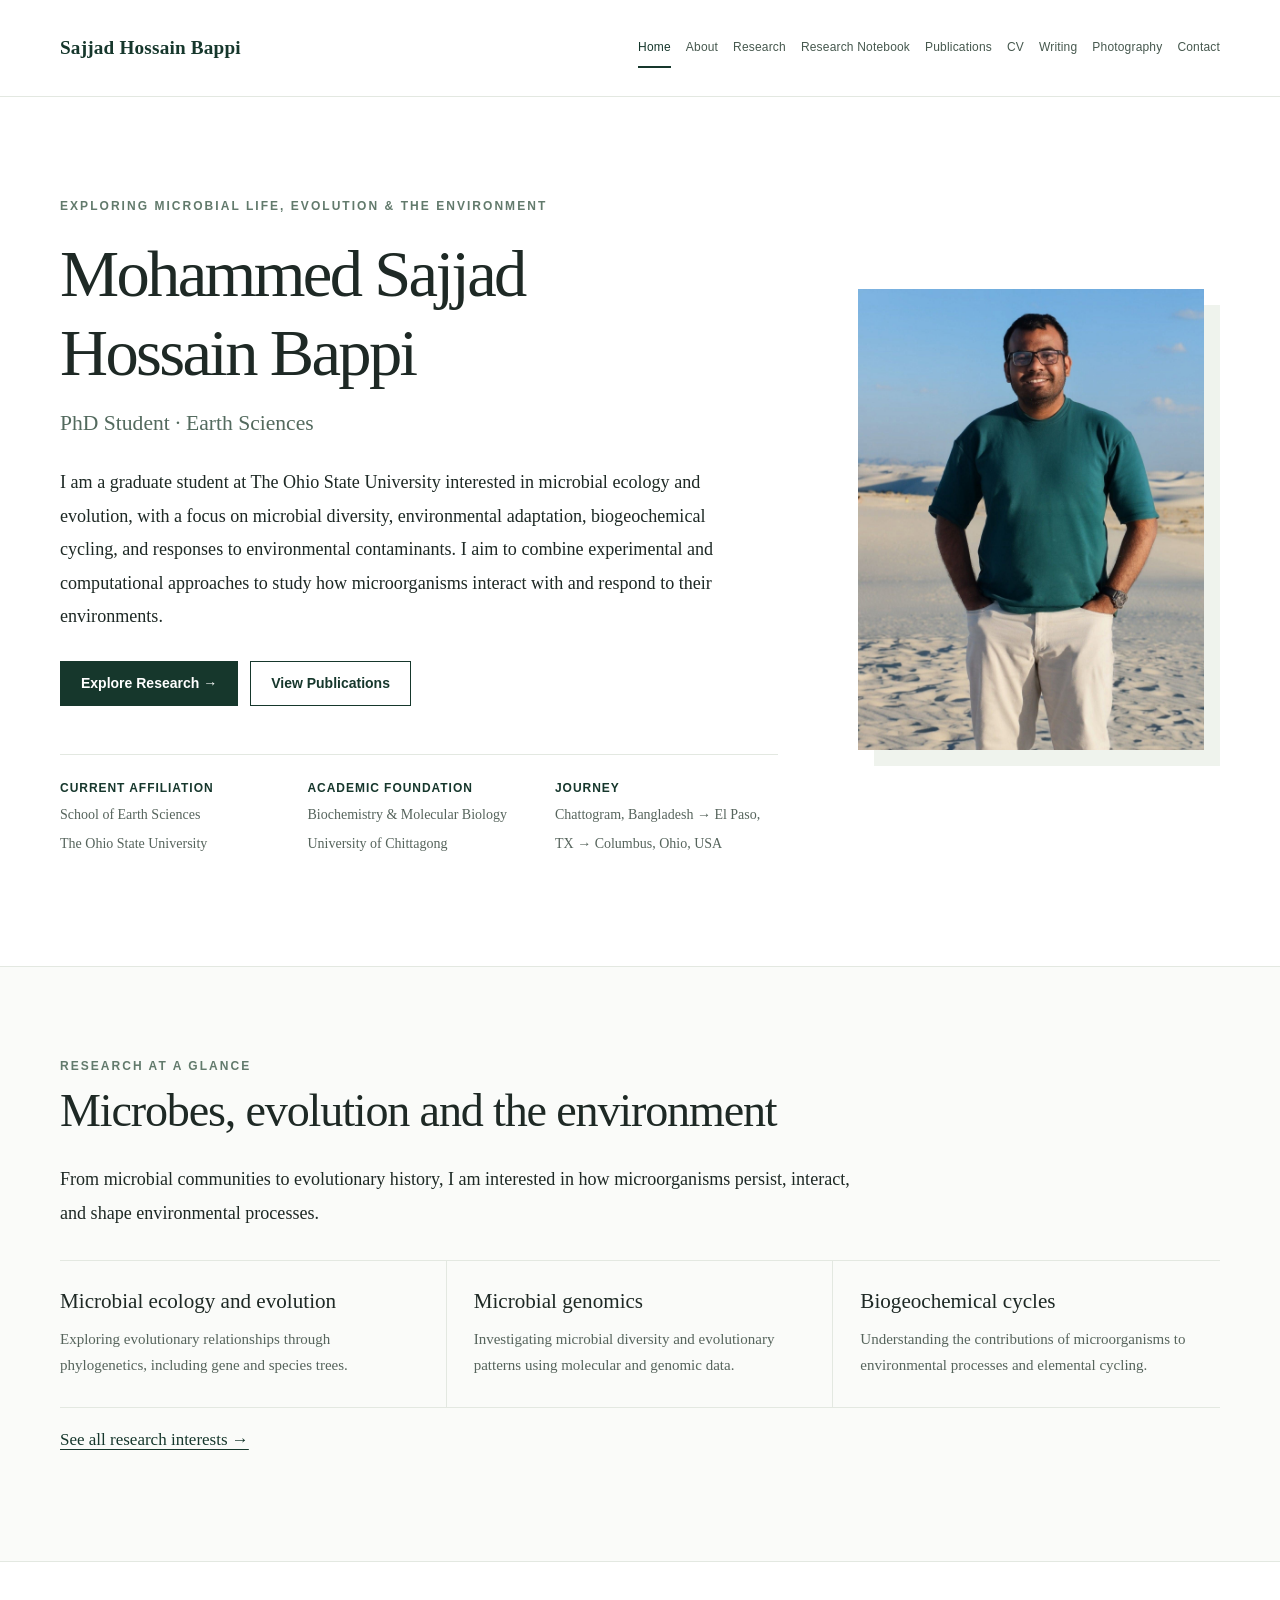
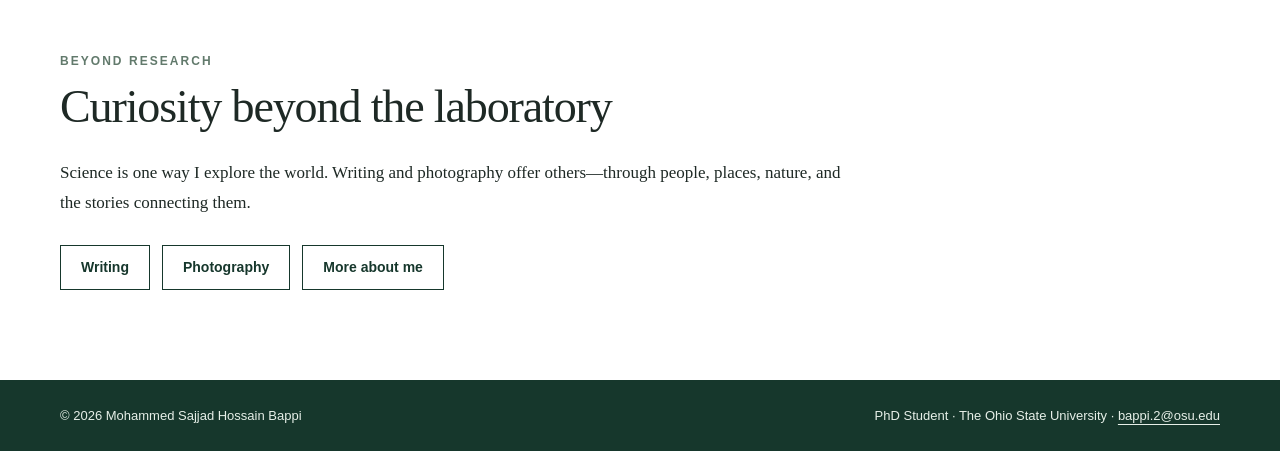
==== index.html @ 45991127 "Add files via upload" ====
<!DOCTYPE html>

<html lang="en"><head><meta charset="utf-8"/><meta content="width=device-width,initial-scale=1" name="viewport"/><meta content="Mohammed Sajjad Hossain Bappi — PhD student at The Ohio State University. Microbial ecology, evolution and environmental microbiology." name="description"/><title>Home | Mohammed Sajjad Hossain Bappi</title><link href="assets/style.css" rel="stylesheet"/></head><body><header class="top"><div class="wrap bar"><a class="brand" href="index.html">Sajjad Hossain Bappi</a><nav aria-label="Main navigation" class="nav"><a aria-current="page" href="index.html">Home</a><a href="about.html">About</a><a href="research.html">Research</a><a href="notebook.html">Research Notebook</a><a href="publications.html">Publications</a><a href="cv.html">CV</a><a href="writing.html">Writing</a><a href="photography.html">Photography</a><a href="contact.html">Contact</a></nav></div></header><main><section class="hero wrap"><div><div class="kicker">Exploring microbial life, evolution &amp; the environment</div><h1>Mohammed Sajjad<br/>Hossain Bappi</h1><p class="subtitle">PhD Student · Earth Sciences</p><p class="lead">I am a graduate student at The Ohio State University interested in microbial ecology and evolution, with a focus on microbial diversity, environmental adaptation, biogeochemical cycling, and responses to environmental contaminants. I aim to combine experimental and computational approaches to study how microorganisms interact with and respond to their environments.</p><div class="buttons"><a class="btn primary" href="research.html">Explore Research →</a><a class="btn secondary" href="publications.html">View Publications</a></div><div class="facts"><div class="fact"><strong>Current affiliation</strong><span>School of Earth Sciences<br/>The Ohio State University</span></div><div class="fact"><strong>Academic foundation</strong><span>Biochemistry &amp; Molecular Biology<br/>University of Chittagong</span></div><div class="fact"><strong>Journey</strong><span>Chattogram, Bangladesh → El Paso, TX → Columbus, Ohio, USA</span></div></div></div><div class="photo-area"><img alt="Mohammed Sajjad Hossain Bappi" class="portrait" src="assets/Mohammed Sajjad Hossain Bappi.jpg"/></div></section><section class="band"><div class="wrap section"><div class="kicker">Research at a glance</div><h2>Microbes, evolution and the environment</h2><p class="lead">From microbial communities to evolutionary history, I am interested in how microorganisms persist, interact, and shape environmental processes.</p><div class="cards"><article class="card"><h3>Microbial ecology and evolution</h3><p>Exploring evolutionary relationships through phylogenetics, including gene and species trees.</p></article><article class="card"><h3>Microbial genomics</h3><p>Investigating microbial diversity and evolutionary patterns using molecular and genomic data.</p></article><article class="card"><h3>Biogeochemical cycles</h3><p>Understanding the contributions of microorganisms to environmental processes and elemental cycling.</p></article></div><p><a href="research.html">See all research interests →</a></p></div></section><section class="wrap section"><div class="kicker">Beyond research</div><h2>Curiosity beyond the laboratory</h2><p>Science is one way I explore the world. Writing and photography offer others—through people, places, nature, and the stories connecting them.</p><div class="buttons"><a class="btn secondary" href="writing.html">Writing</a><a class="btn secondary" href="photography.html">Photography</a><a class="btn secondary" href="about.html">More about me</a></div></section></main><footer class="footer"><div class="wrap footer-flex"><span>© <span data-year="">2026</span> Mohammed Sajjad Hossain Bappi</span><span>PhD Student · The Ohio State University · <a href="mailto:bappi.2@osu.edu">bappi.2@osu.edu</a></span></div></footer><script src="assets/site.js"></script></body></html>
---- assets/style.css ----
:root{--forest:#173b2d;--dark:#192720;--sage:#526e5b;--copper:#ac642f;--cream:#f7f8f4;--line:#dce4dc;--muted:#56645b}*{box-sizing:border-box}html{scroll-behavior:smooth}body{margin:0;background:#fff;color:var(--dark);font:17px/1.72 Georgia,'Times New Roman',serif}a{color:var(--forest);text-underline-offset:4px}a:hover{color:var(--copper)}.wrap{width:min(1120px,calc(100% - 48px));margin:auto}.top{background:var(--forest);color:#fff}.bar{min-height:76px;display:flex;justify-content:space-between;align-items:center;gap:26px}.brand{color:#fff;font-size:1.16rem;text-decoration:none;white-space:nowrap;letter-spacing:.01em}.nav{display:flex;flex-wrap:wrap;gap:18px}.nav a{color:#e7f0e8;text-decoration:none;font:13px/1.5 Arial,sans-serif;padding:10px 0;border-bottom:2px solid transparent}.nav a[aria-current],.nav a:hover{border-color:#dfac83;color:#fff}.hero{display:grid;grid-template-columns:minmax(0,1.5fr) minmax(250px,.7fr);align-items:center;gap:64px;padding:86px 0 80px}.kicker{font:700 12px/1.6 Arial,sans-serif;letter-spacing:.13em;text-transform:uppercase;color:var(--sage)}h1,h2,h3{font-weight:400;line-height:1.19}h1{font-size:clamp(2.8rem,5vw,4.65rem);letter-spacing:-.035em;margin:18px 0 12px}h2{font-size:clamp(2rem,3.6vw,2.9rem);margin:8px 0 24px}h3{font-size:1.32rem;margin:0 0 12px}.subtitle{font-size:1.55rem;color:var(--sage);margin:0 0 24px}.lead{font-size:1.13rem;max-width:690px}.buttons{display:flex;flex-wrap:wrap;gap:12px;margin-top:27px}.btn{display:inline-block;padding:11px 20px;border:1px solid var(--forest);text-decoration:none;font:600 14px/1.5 Arial,sans-serif}.primary{background:var(--forest);color:#fff}.primary:hover{background:#285a43;color:#fff}.secondary:hover{background:var(--cream)}.portrait{width:100%;height:auto;aspect-ratio:4/5;object-fit:cover;display:block;border:1px solid var(--line)}.photo-area{position:relative}.photo-note{background:var(--cream);border:1px dashed #9aa99c;aspect-ratio:4/5;display:flex;align-items:center;justify-content:center;padding:24px;text-align:center;color:var(--muted);font:14px/1.7 Arial,sans-serif}.facts{display:flex;flex-wrap:wrap;gap:24px;margin-top:42px;padding-top:23px;border-top:1px solid var(--line)}.fact{flex:1;min-width:150px}.fact strong{display:block;font-size:15px;color:var(--forest)}.fact span{font-size:14px;color:var(--muted)}.band{background:var(--cream);border-top:1px solid var(--line);border-bottom:1px solid var(--line)}.section{padding:72px 0}.section p{max-width:800px}.cards{display:grid;grid-template-columns:repeat(3,1fr);gap:18px;margin-top:30px}.card{padding:27px;background:#fff;border:1px solid var(--line)}.card p{margin:0;color:var(--muted);font-size:15px}.card .num{display:block;color:var(--copper);font:700 12px Arial,sans-serif;letter-spacing:.1em;margin-bottom:20px}.page-head{padding:70px 0 42px;border-bottom:1px solid var(--line)}.page-head p{max-width:780px;font-size:1.12rem;color:var(--muted)}.body-section{padding:50px 0 80px}.body-section>p{max-width:820px}.entry{padding:24px 0;border-bottom:1px solid var(--line)}.entry h3{margin-bottom:7px}.entry p{margin:6px 0}.meta{font:14px/1.7 Arial,sans-serif;color:var(--sage)}.pill{display:inline-block;font:12px Arial,sans-serif;border:1px solid var(--line);padding:5px 9px;margin:5px 6px 0 0}.cols{display:grid;grid-template-columns:1fr 1fr;gap:38px}.note{padding:24px;background:var(--cream);border-left:3px solid var(--copper)}.publication{padding:23px 0;border-bottom:1px solid var(--line)}.publication p{margin:8px 0}.publication strong{font-weight:600}.small{font-size:14px;color:var(--muted)}.footer{background:var(--forest);color:#e6efe8;padding:28px 0;font:13px Arial,sans-serif}.footer a{color:#e6efe8}.footer-flex{display:flex;justify-content:space-between;gap:16px;flex-wrap:wrap}.timeline{border-left:2px solid var(--line);padding-left:24px}.timeline .entry{position:relative}.timeline .entry:before{content:'';position:absolute;left:-31px;top:31px;background:var(--copper);height:10px;width:10px;border-radius:50%}ul{padding-left:23px}li{margin:6px 0}.photo-grid{display:grid;grid-template-columns:repeat(3,1fr);gap:18px}.photo-slot{border:1px dashed #aebbb0;background:var(--cream);min-height:205px;display:flex;align-items:center;justify-content:center;text-align:center;color:var(--muted);font:14px Arial,sans-serif;padding:15px}code{font-size:.9em;background:var(--cream);padding:2px 5px;overflow-wrap:anywhere}button.menu-toggle{display:none}@media(max-width:980px){.bar{align-items:flex-start;flex-direction:column;padding:17px 0}.nav{gap:13px}.hero{gap:30px}.cards{grid-template-columns:repeat(2,1fr)}}@media(max-width:660px){.wrap{width:min(100% - 34px,1120px)}.hero{grid-template-columns:1fr;padding:55px 0}.photo-area{max-width:340px}.cards,.cols,.photo-grid{grid-template-columns:1fr}.section{padding:50px 0}.page-head{padding:48px 0 32px}.brand{white-space:normal}}

/* Refined editorial academic design */
:root{--forest:#16372c;--dark:#1e2925;--sage:#536a5e;--copper:#8b6b50;--cream:#f8f9f6;--line:#e3e8e1;--muted:#56645c}
body{font-size:17px;line-height:1.75;-webkit-font-smoothing:antialiased}
.wrap{width:min(1160px,calc(100% - 64px))}
.top{background:#fff;color:var(--forest);border-bottom:1px solid var(--line)}
.bar{min-height:96px;gap:35px}.brand{color:var(--forest);font-size:1.2rem;font-weight:600}
.nav{gap:15px}.nav a{color:#46584e;font-size:12px;letter-spacing:.015em}.nav a[aria-current],.nav a:hover{color:var(--forest);border-color:var(--forest)}
.hero{grid-template-columns:minmax(0,1.55fr) minmax(275px,.78fr);gap:80px;padding:100px 0 108px;align-items:center}
h1{font-size:clamp(3rem,5.2vw,5.2rem);letter-spacing:-.04em}h2{letter-spacing:-.025em}
.subtitle{font-size:1.35rem}.lead{line-height:1.85}.kicker{letter-spacing:.17em;color:#627a6c}
.portrait{aspect-ratio:3/4;border:0;object-position:center 22%;box-shadow:16px 16px 0 #eff3ed}
.photo-area{padding:0 16px 16px 0}.facts{margin-top:48px}.fact strong{font-family:Arial,sans-serif;font-size:12px;text-transform:uppercase;letter-spacing:.08em}.fact span{font-size:14px}
.band{background:#fafbf9}.cards{gap:0;border-top:1px solid var(--line);border-bottom:1px solid var(--line)}
.card{border:0;border-right:1px solid var(--line);padding:28px 27px 28px 0;background:transparent}.card:not(:first-child){padding-left:27px}.card:last-child{border-right:0}
.page-head{background:#fafbf9;padding:90px 0 65px}.body-section{padding:70px 0 110px}.section{padding:90px 0}.footer{background:#16372c}
.cv-download{min-height:280px}.note{background:transparent;border-left:2px solid var(--forest);padding:10px 0 10px 22px}
@media(max-width:980px){.bar{padding:22px 0}.hero{gap:38px;padding:68px 0}.nav{gap:14px}}
@media(max-width:660px){.wrap{width:min(100% - 36px,1160px)}.hero{grid-template-columns:1fr}.photo-area{max-width:340px}.cards{border:0}.card,.card:not(:first-child){border-right:0;border-bottom:1px solid var(--line);padding:24px 0}.page-head{padding:58px 0 40px}}

/* Photography gallery */
.gallery-grid{display:grid;grid-template-columns:repeat(3,minmax(0,1fr));gap:28px 20px;margin-top:34px}
.gallery-item{margin:0;min-width:0}
.gallery-item a{display:block;overflow:hidden;background:#f1f3ef}
.gallery-item img{display:block;width:100%;aspect-ratio:4/3;object-fit:cover;transition:transform .25s ease}
.gallery-item a:hover img{transform:scale(1.025)}
.gallery-item figcaption{font:13px/1.5 Arial,sans-serif;color:var(--muted);padding-top:9px}
@media(max-width:760px){.gallery-grid{grid-template-columns:repeat(2,minmax(0,1fr))}}
@media(max-width:480px){.gallery-grid{grid-template-columns:1fr}}

/* Research Notebook method pages */
.method-list{display:grid;gap:20px;margin:26px 0 38px}
.method-card{border:1px solid #dfe5df;padding:25px 28px;background:#fff}
.method-card h3{font-size:1.35rem;margin:7px 0 10px}
.method-card h3 a{text-decoration:none}
.method-tag{font-size:.77rem;letter-spacing:.06em;text-transform:uppercase;color:#637467;margin:0}
.method-ref{font-size:.88rem;color:#66756a}
.method-article{max-width:800px;margin:auto;line-height:1.75}
.method-article h2{margin:34px 0 12px}
.method-steps{padding-left:25px}.method-steps li{margin-bottom:16px;padding-left:5px}
.method-note{background:#f2f5f0;border-left:3px solid #365b48;padding:14px 18px}
.method-equation{border:1px solid #e2e7e1;padding:14px 18px;margin:13px 0}
.method-equation p{margin:6px 0}.method-definitions dt{font-weight:700;margin-top:14px}.method-definitions dd{margin:3px 0 10px 0}
.method-back{margin:36px 0}

/* Current research infographic */
.research-workflow{margin:28px 0 8px;padding:0}
.research-workflow img{display:block;width:100%;height:auto;border-radius:12px;border:1px solid #e4e9e6}

/* Focused, connected research-interests diagram */
.interest-diagram{margin:30px auto 4px;max-width:900px}
.interest-diagram-core{background:#e5f1e9;border:1px solid #c6decf;border-radius:16px;padding:26px 22px;text-align:center;position:relative}
.interest-diagram-core h3{color:#235b43;margin:0 0 9px;font-size:1.48rem}
.interest-diagram-core p{margin:0;color:#506c5e;font-size:.94rem}
.interest-diagram-core:after{content:"";position:absolute;left:50%;bottom:-25px;height:25px;border-left:2px solid #a0b9aa}
.interest-diagram-related{display:grid;grid-template-columns:repeat(4,minmax(0,1fr));gap:12px;margin-top:42px;position:relative}
.interest-diagram-related:before{content:"";position:absolute;top:-17px;left:12.5%;right:12.5%;border-top:2px solid #a0b9aa}
.interest-diagram-item{background:#f5f9f7;border:1px solid #dce9e1;border-radius:13px;padding:18px 12px 16px;text-align:center;position:relative;display:flex;flex-direction:column;align-items:center;gap:7px;min-width:0}
.interest-diagram-item:nth-child(2){background:#f8f9fc}
.interest-diagram-item:nth-child(3){background:#f7f9fc}
.interest-diagram-item:nth-child(4){background:#f7faf9}
.interest-diagram-item:before{content:"";position:absolute;left:50%;top:-17px;height:17px;border-left:2px solid #a0b9aa}
.interest-diagram-icon{display:grid;place-items:center;width:38px;height:38px;background:#e0eee6;color:#287455;border-radius:10px;font-size:26px;font-weight:400;line-height:1}
.interest-diagram-item strong{font-size:.94rem;line-height:1.35}
.interest-diagram-item small{font-size:.78rem;line-height:1.45;color:#62766b}
@media(max-width:720px){
.interest-diagram-related{grid-template-columns:repeat(2,minmax(0,1fr));gap:12px;margin-top:18px}
.interest-diagram-core:after,.interest-diagram-related:before,.interest-diagram-item:before{display:none}
}
@media(max-width:420px){.interest-diagram-related{grid-template-columns:1fr}}

/* Research Notebook: compact, illustrated five-stage method workflows */
.method-flow-wrap{margin:15px 0 26px}
.method-flow-intro{font-size:.95rem;color:#607066;margin-bottom:18px}
.method-flow{display:grid;grid-template-columns:repeat(5,minmax(0,1fr));gap:15px;margin:12px 0 28px}
.method-flow-step{position:relative;border:1px solid #dce7df;background:#f0f7f2;border-radius:11px;min-width:0;padding:14px 9px 16px;text-align:center;display:flex;align-items:center;flex-direction:column;gap:7px}
.method-flow-step:nth-child(2){background:#f5f8f2}
.method-flow-step:nth-child(3){background:#edf5f6}
.method-flow-step:nth-child(4){background:#f5f4f9}
.method-flow-step:nth-child(5){background:#f6f8ed}
.method-flow-step:not(:last-child):after{content:"→";position:absolute;right:-16px;top:45px;color:#537b62;font-size:19px;z-index:2;font-weight:700}
.method-flow-symbol{height:65px;width:65px;display:grid;place-items:center}
.method-flow-symbol svg{width:61px;height:61px;fill:none;stroke:#387456;stroke-width:2;stroke-linecap:round;stroke-linejoin:round}
.method-flow-step strong{font-size:.85rem;line-height:1.35}
.method-flow-step small{font-size:.73rem;line-height:1.35;color:#5c6d61}
@media(max-width:700px){.method-flow{grid-template-columns:1fr;gap:21px}.method-flow-step:not(:last-child):after{content:"↓";right:calc(50% - 6px);top:auto;bottom:-23px}}
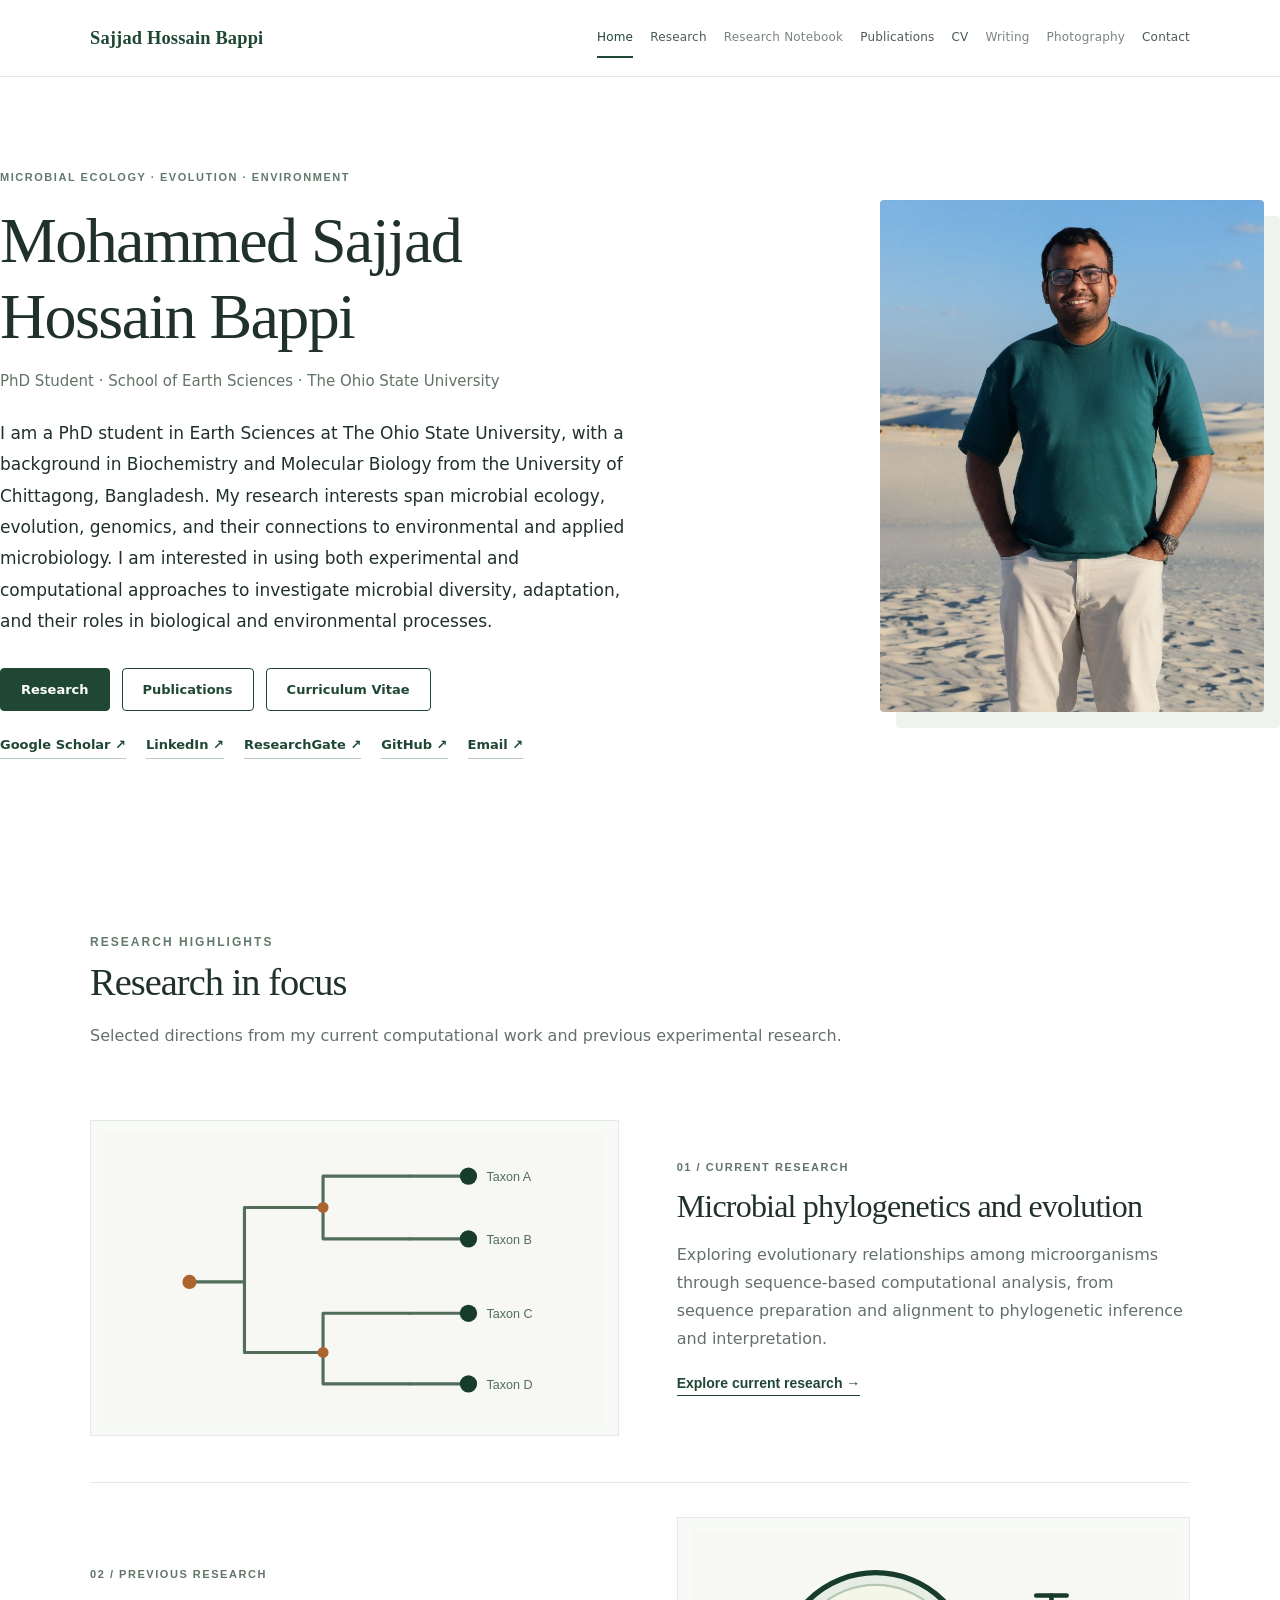
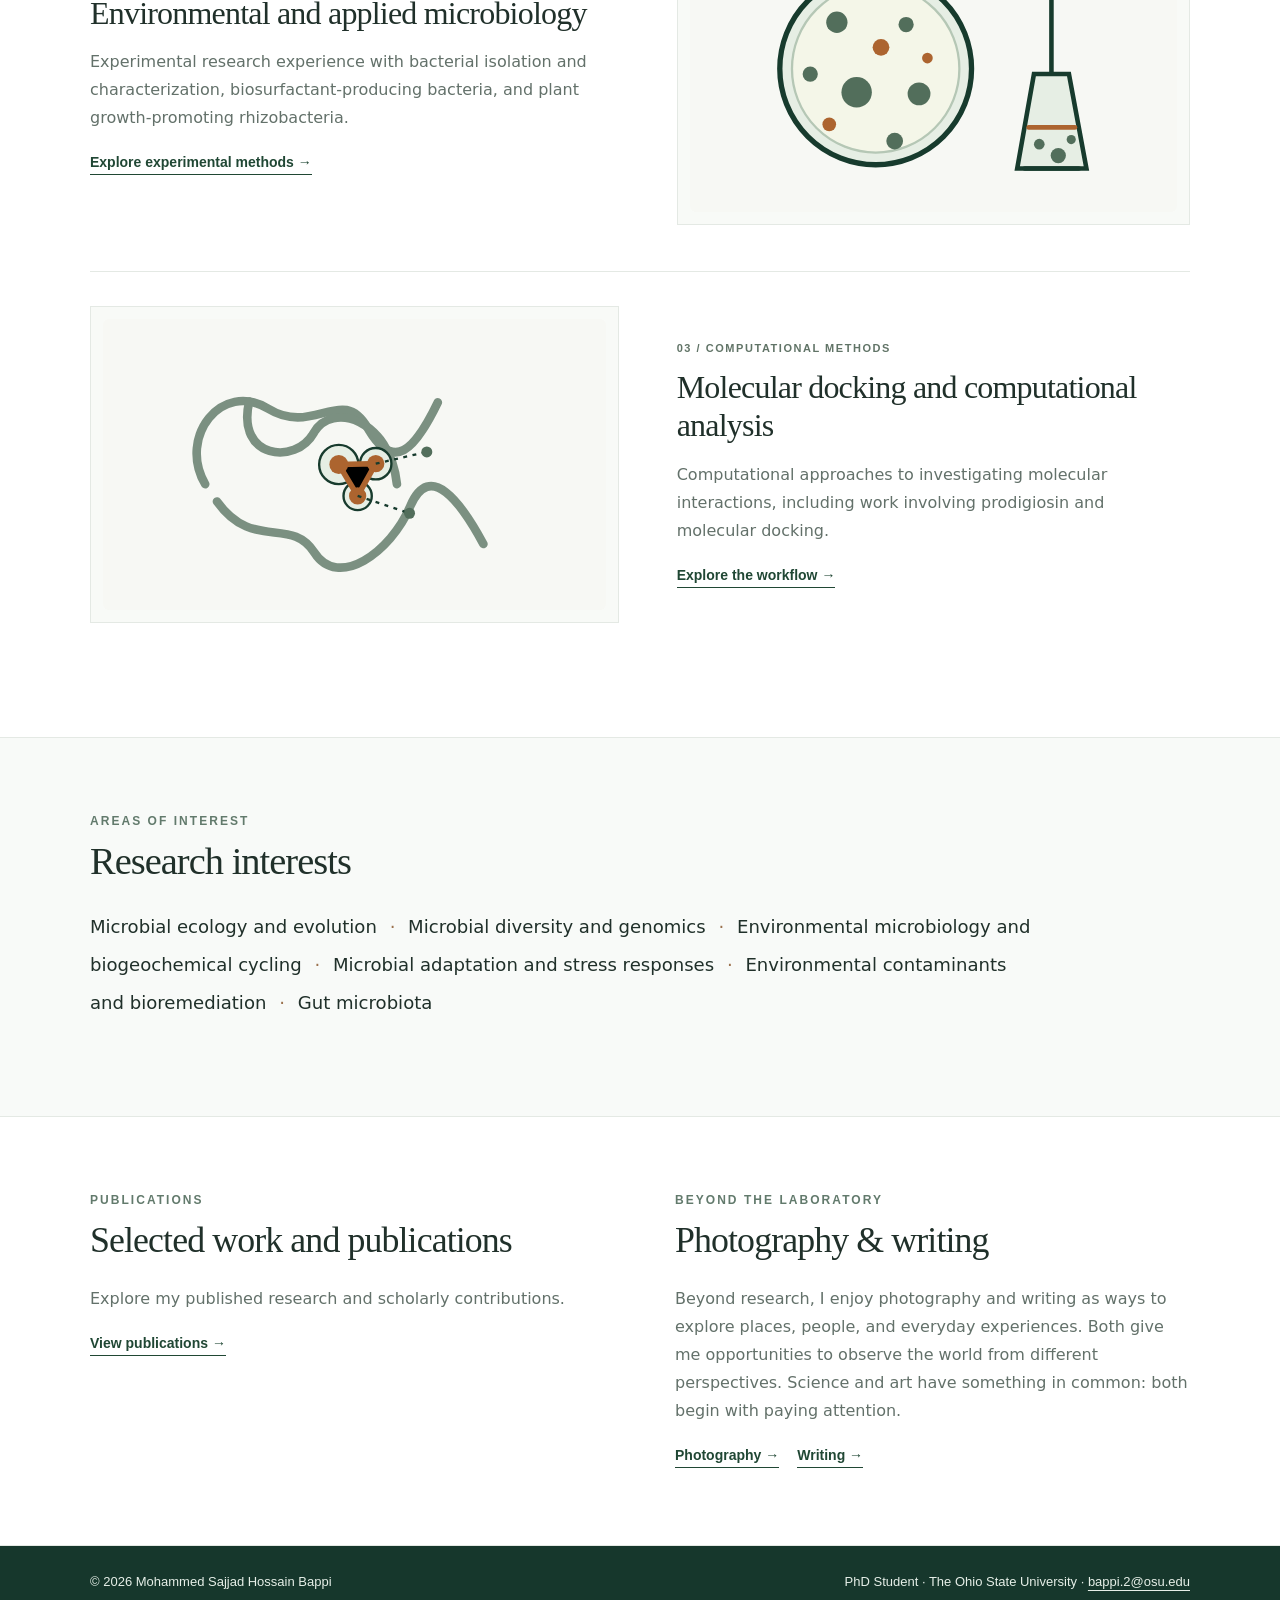
==== commit ec5cc1ec: "Add files via upload" ====
--- a/index.html
+++ b/index.html
@@ -1,3 +1,45 @@
 <!DOCTYPE html>
 
-<html lang="en"><head><meta charset="utf-8"/><meta content="width=device-width,initial-scale=1" name="viewport"/><meta content="Mohammed Sajjad Hossain Bappi — PhD student at The Ohio State University. Microbial ecology, evolution and environmental microbiology." name="description"/><title>Home | Mohammed Sajjad Hossain Bappi</title><link href="assets/style.css" rel="stylesheet"/></head><body><header class="top"><div class="wrap bar"><a class="brand" href="index.html">Sajjad Hossain Bappi</a><nav aria-label="Main navigation" class="nav"><a aria-current="page" href="index.html">Home</a><a href="about.html">About</a><a href="research.html">Research</a><a href="notebook.html">Research Notebook</a><a href="publications.html">Publications</a><a href="cv.html">CV</a><a href="writing.html">Writing</a><a href="photography.html">Photography</a><a href="contact.html">Contact</a></nav></div></header><main><section class="hero wrap"><div><div class="kicker">Exploring microbial life, evolution &amp; the environment</div><h1>Mohammed Sajjad<br/>Hossain Bappi</h1><p class="subtitle">PhD Student · Earth Sciences</p><p class="lead">I am a graduate student at The Ohio State University interested in microbial ecology and evolution, with a focus on microbial diversity, environmental adaptation, biogeochemical cycling, and responses to environmental contaminants. I aim to combine experimental and computational approaches to study how microorganisms interact with and respond to their environments.</p><div class="buttons"><a class="btn primary" href="research.html">Explore Research →</a><a class="btn secondary" href="publications.html">View Publications</a></div><div class="facts"><div class="fact"><strong>Current affiliation</strong><span>School of Earth Sciences<br/>The Ohio State University</span></div><div class="fact"><strong>Academic foundation</strong><span>Biochemistry &amp; Molecular Biology<br/>University of Chittagong</span></div><div class="fact"><strong>Journey</strong><span>Chattogram, Bangladesh → El Paso, TX → Columbus, Ohio, USA</span></div></div></div><div class="photo-area"><img alt="Mohammed Sajjad Hossain Bappi" class="portrait" src="assets/Mohammed Sajjad Hossain Bappi.jpg"/></div></section><section class="band"><div class="wrap section"><div class="kicker">Research at a glance</div><h2>Microbes, evolution and the environment</h2><p class="lead">From microbial communities to evolutionary history, I am interested in how microorganisms persist, interact, and shape environmental processes.</p><div class="cards"><article class="card"><h3>Microbial ecology and evolution</h3><p>Exploring evolutionary relationships through phylogenetics, including gene and species trees.</p></article><article class="card"><h3>Microbial genomics</h3><p>Investigating microbial diversity and evolutionary patterns using molecular and genomic data.</p></article><article class="card"><h3>Biogeochemical cycles</h3><p>Understanding the contributions of microorganisms to environmental processes and elemental cycling.</p></article></div><p><a href="research.html">See all research interests →</a></p></div></section><section class="wrap section"><div class="kicker">Beyond research</div><h2>Curiosity beyond the laboratory</h2><p>Science is one way I explore the world. Writing and photography offer others—through people, places, nature, and the stories connecting them.</p><div class="buttons"><a class="btn secondary" href="writing.html">Writing</a><a class="btn secondary" href="photography.html">Photography</a><a class="btn secondary" href="about.html">More about me</a></div></section></main><footer class="footer"><div class="wrap footer-flex"><span>© <span data-year="">2026</span> Mohammed Sajjad Hossain Bappi</span><span>PhD Student · The Ohio State University · <a href="mailto:bappi.2@osu.edu">bappi.2@osu.edu</a></span></div></footer><script src="assets/site.js"></script></body></html>+<html lang="en"><head><meta charset="utf-8"/><meta content="width=device-width,initial-scale=1" name="viewport"/><meta content="Mohammed Sajjad Hossain Bappi — PhD student at The Ohio State University. Microbial ecology, evolution and environmental microbiology." name="description"/><title>Home | Mohammed Sajjad Hossain Bappi</title><link href="assets/style.css" rel="stylesheet"/></head><body><header class="top"><div class="wrap bar"><a class="brand" href="index.html">Sajjad Hossain Bappi</a><nav aria-label="Main navigation" class="nav nav-refined"><a aria-current="page" href="index.html">Home</a><a href="research.html">Research</a><a class="nav-secondary" href="notebook.html">Research Notebook</a><a href="publications.html">Publications</a><a href="cv.html">CV</a><a class="nav-secondary" href="writing.html">Writing</a><a class="nav-secondary" href="photography.html">Photography</a><a href="contact.html">Contact</a></nav></div></header><main><section class="hero hero-refined"><div><div class="kicker">MICROBIAL ECOLOGY · EVOLUTION · ENVIRONMENT</div><h1>Mohammed Sajjad<br/>Hossain Bappi</h1><p class="subtitle">PhD Student · School of Earth Sciences · The Ohio State University</p><p class="lead">I am a PhD student in Earth Sciences at The Ohio State University, with a background in Biochemistry and Molecular Biology from the University of Chittagong, Bangladesh. My research interests span microbial ecology, evolution, genomics, and their connections to environmental and applied microbiology. I am interested in using both experimental and computational approaches to investigate microbial diversity, adaptation, and their roles in biological and environmental processes.</p><div class="buttons"><a class="btn primary" href="research.html">Research</a><a class="btn secondary" href="publications.html">Publications</a><a class="btn secondary" href="cv.html">Curriculum Vitae</a></div><div aria-label="Academic and professional links" class="academic-links"><a href="https://scholar.google.com/scholar?q=Mohammed+Sajjad+Hossain+Bappi" rel="noopener noreferrer" target="_blank" title="Opens a profile search; replace with your exact profile URL when available">Google Scholar ↗</a><a href="https://www.linkedin.com/search/results/people/?keywords=Sajjad%20Hossain%20Bappi" rel="noopener noreferrer" target="_blank" title="Opens a profile search; replace with your exact profile URL when available">LinkedIn ↗</a><a href="https://www.researchgate.net/profile/Mohammed-Sajjad-Hossain-Bappi" rel="noopener noreferrer" target="_blank">ResearchGate ↗</a><a href="https://github.com/sajjadbappi" rel="noopener noreferrer" target="_blank">GitHub ↗</a><a href="mailto:bappi.2@osu.edu">Email ↗</a></div></div><div class="photo-area"><img alt="Mohammed Sajjad Hossain Bappi" class="portrait" src="assets/Mohammed Sajjad Hossain Bappi.jpg"/></div></section>
+<section class="wrap section project-section" id="projects">
+<div class="kicker">RESEARCH HIGHLIGHTS</div>
+<h2>Research in focus</h2>
+<p class="project-intro">Selected directions from my current computational work and previous experimental research.</p>
+<div class="project-feature">
+<div class="project-art"><img alt="Illustration of a branching microbial phylogenetic tree" loading="lazy" src="assets/phylogenetics-illustration.svg"/></div>
+<div class="project-copy">
+<div class="project-number">01 / CURRENT RESEARCH</div>
+<h3>Microbial phylogenetics and evolution</h3>
+<p>Exploring evolutionary relationships among microorganisms through sequence-based computational analysis, from sequence preparation and alignment to phylogenetic inference and interpretation.</p>
+<a class="project-link" href="research.html">Explore current research →</a>
+</div>
+</div>
+<div class="project-feature project-reverse">
+<div class="project-art"><img alt="Illustration of a Petri dish and bacterial colonies representing experimental microbiology" loading="lazy" src="assets/lab-microbiology-illustration.svg"/></div>
+<div class="project-copy">
+<div class="project-number">02 / PREVIOUS RESEARCH</div>
+<h3>Environmental and applied microbiology</h3>
+<p>Experimental research experience with bacterial isolation and characterization, biosurfactant-producing bacteria, and plant growth-promoting rhizobacteria.</p>
+<a class="project-link" href="notebook.html">Explore experimental methods →</a>
+</div>
+</div>
+<div class="project-feature">
+<div class="project-art"><img alt="Illustration of a small molecule interacting with a protein binding pocket" loading="lazy" src="assets/molecular-docking-illustration.svg"/></div>
+<div class="project-copy">
+<div class="project-number">03 / COMPUTATIONAL METHODS</div>
+<h3>Molecular docking and computational analysis</h3>
+<p>Computational approaches to investigating molecular interactions, including work involving prodigiosin and molecular docking.</p>
+<a class="project-link" href="method-docking.html">Explore the workflow →</a>
+</div>
+</div>
+</section>
+<section class="band"><div class="wrap section interests-compact">
+<div class="kicker">AREAS OF INTEREST</div>
+<h2>Research interests</h2>
+<p>Microbial ecology and evolution <span>·</span> Microbial diversity and genomics <span>·</span> Environmental microbiology and biogeochemical cycling <span>·</span> Microbial adaptation and stress responses <span>·</span> Environmental contaminants and bioremediation <span>·</span> Gut microbiota</p>
+</div></section>
+<section class="wrap section home-bottom">
+<div><div class="kicker">PUBLICATIONS</div><h2>Selected work and publications</h2><p>Explore my published research and scholarly contributions.</p><a class="project-link" href="publications.html">View publications →</a></div>
+<div><div class="kicker">BEYOND THE LABORATORY</div><h2>Photography &amp; writing</h2><p>Beyond research, I enjoy photography and writing as ways to explore places, people, and everyday experiences. Both give me opportunities to observe the world from different perspectives. Science and art have something in common: both begin with paying attention.</p><a class="project-link" href="photography.html">Photography →</a><span class="link-spacer"> </span><a class="project-link" href="writing.html">Writing →</a></div>
+</section>
+</main><footer class="footer"><div class="wrap footer-flex"><span>© <span data-year="">2026</span> Mohammed Sajjad Hossain Bappi</span><span>PhD Student · The Ohio State University · <a href="mailto:bappi.2@osu.edu">bappi.2@osu.edu</a></span></div></footer><script src="assets/site.js"></script></body></html>
--- a/assets/style.css
+++ b/assets/style.css
@@ -86,3 +86,63 @@
 .method-flow-step strong{font-size:.85rem;line-height:1.35}
 .method-flow-step small{font-size:.73rem;line-height:1.35;color:#5c6d61}
 @media(max-width:700px){.method-flow{grid-template-columns:1fr;gap:21px}.method-flow-step:not(:last-child):after{content:"↓";right:calc(50% - 6px);top:auto;bottom:-23px}}
+
+/* Academic redesign: calmer type, spacing, and navigation */
+:root{--forest:#204734;--dark:#20302a;--sage:#617467;--copper:#9b714d;--cream:#f8faf7;--line:#e4e9e4;--muted:#63716a}
+body{font-family:system-ui,-apple-system,BlinkMacSystemFont,"Segoe UI",sans-serif;font-size:16px;line-height:1.75;color:var(--dark);background:#fff}
+h1,h2,h3,.brand{font-family:Georgia,"Times New Roman",serif}
+h1,h2,h3{letter-spacing:-.025em}h1{font-size:clamp(2.65rem,5vw,4.25rem)}h2{font-size:clamp(1.75rem,3vw,2.5rem)}
+.top{background:#fff;color:var(--dark);border-bottom:1px solid var(--line)}.bar{min-height:76px;gap:28px}.brand{color:var(--forest);font-weight:600;font-size:1.15rem}.nav{gap:17px}.nav a{color:#4d5c52;font:500 12px/1.5 system-ui,-apple-system,sans-serif;padding:10px 0}.nav a[aria-current],.nav a:hover{color:var(--forest);border-color:var(--forest)}.nav .nav-secondary{color:#7a857d}
+.wrap{width:min(1100px,calc(100% - 48px))}.hero-refined{grid-template-columns:minmax(0,1.45fr) minmax(230px,.72fr);gap:74px;padding:92px 0 92px}.hero-refined .kicker{font-size:11px;letter-spacing:.14em}.hero-refined h1{margin:16px 0 14px}.hero-refined .subtitle{font:500 15px/1.65 system-ui,-apple-system,sans-serif;color:var(--sage);margin-bottom:24px}.hero-refined .lead{max-width:640px;font-size:17px;line-height:1.85}.hero-refined .buttons{margin-top:30px}.hero-refined .portrait{border-radius:4px}.btn{border-radius:4px;font-family:system-ui,-apple-system,sans-serif;font-size:13px;font-weight:600}.btn.secondary{background:#fff}.academic-links{display:flex;flex-wrap:wrap;gap:12px 20px;margin-top:24px}.academic-links a{font:600 13px/1.5 system-ui,-apple-system,sans-serif;color:var(--forest);text-decoration:none;border-bottom:1px solid #b8c7bb;padding-bottom:3px}.academic-links a:hover{border-color:var(--forest)}
+.section{padding-top:74px;padding-bottom:76px}.band{background:#f8faf8}.cards{gap:18px}.card{border:1px solid var(--line);border-radius:5px;background:#fff;box-shadow:none}.card h3{font-size:1.2rem}.footer{border-top:1px solid var(--line)}
+@media(max-width:850px){.bar{align-items:flex-start;flex-direction:column;gap:4px;padding:18px 0}.nav{gap:7px 16px}.hero-refined{gap:30px;padding:56px 0}.hero-refined .lead{font-size:16px}}
+@media(max-width:640px){.wrap{width:min(100% - 32px,1100px)}.hero-refined{grid-template-columns:1fr}.hero-refined .photo-area{max-width:310px}.section{padding-top:48px;padding-bottom:50px}.academic-links{gap:12px 18px}}
+
+/* Compact research interests on homepage */
+.research-interest-item{padding:18px 20px}.research-interest-item h3{font:600 15px/1.5 system-ui,-apple-system,sans-serif;margin:0;color:var(--forest)}.band .cards{display:grid;grid-template-columns:repeat(2,minmax(0,1fr));gap:12px}@media(max-width:640px){.band .cards{grid-template-columns:1fr}}
+
+/* Illustrated homepage — original colors and Georgia/Arial fonts retained */
+.project-section{padding-top:82px;padding-bottom:68px}
+.project-intro{max-width:650px;color:var(--muted);margin-top:-8px;margin-bottom:36px}
+.project-feature{display:grid;grid-template-columns:minmax(0,1.03fr) minmax(0,1fr);gap:58px;align-items:center;padding:34px 0 46px;border-bottom:1px solid var(--line)}
+.project-feature:last-child{border-bottom:0}
+.project-feature.project-reverse .project-art{order:2}
+.project-art{background:var(--cream);border:1px solid var(--line);min-height:270px;display:flex;align-items:center;justify-content:center;padding:12px}
+.project-art img{width:100%;height:auto;display:block;max-height:330px}
+.project-number{font:700 11px/1.5 Arial,sans-serif;letter-spacing:.14em;color:var(--sage);margin-bottom:12px}
+.project-copy h3{font-size:clamp(1.65rem,2.5vw,2.25rem);margin-bottom:14px}
+.project-copy p{color:var(--muted);max-width:510px}
+.project-link{font:600 14px/1.6 Arial,sans-serif;text-decoration:none;border-bottom:1px solid var(--forest);padding-bottom:4px}
+.interests-compact p{max-width:950px;font-size:1.13rem;line-height:2.1}
+.interests-compact p span{color:var(--copper);padding:0 7px}
+.home-bottom{display:grid;grid-template-columns:1fr 1fr;gap:70px}
+.home-bottom h2{font-size:clamp(1.7rem,2.8vw,2.3rem)}
+.home-bottom p{color:var(--muted)}
+.link-spacer{display:inline-block;width:18px}
+@media(max-width:750px){.project-feature{grid-template-columns:1fr;gap:22px;padding:28px 0 38px}.project-feature.project-reverse .project-art{order:0}.project-art{min-height:190px}.home-bottom{grid-template-columns:1fr;gap:38px}.project-section{padding-top:52px}}
+
+/* Single-page literary reading collection; original forest-green theme and fonts. */
+.writing-introduction{max-width:820px}.writing-instructions{font:13px/1.5 Arial,sans-serif;color:var(--muted);margin:25px 0 18px}
+.writing-collection{border-top:1px solid var(--line);margin-top:18px}
+.writing-piece{border-bottom:1px solid var(--line)}
+.writing-detail>summary{display:flex;align-items:center;justify-content:space-between;gap:20px;cursor:pointer;list-style:none;padding:25px 8px}
+.writing-detail>summary::-webkit-details-marker{display:none}
+.writing-summary-text{display:flex;flex-direction:column;gap:5px}
+.writing-genre{font:700 11px/1.5 Arial,sans-serif;letter-spacing:.11em;text-transform:uppercase;color:var(--sage)}
+.writing-piece-title{font:400 clamp(1.45rem,3vw,2rem)/1.3 Georgia,serif;color:var(--forest)}
+.writing-date{font:13px/1.5 Arial,sans-serif;color:var(--muted)}
+.writing-read{flex-shrink:0;font:600 13px/1.4 Arial,sans-serif;color:var(--forest);border:1px solid var(--line);padding:10px 14px}
+.writing-detail[open]>summary .writing-read{background:var(--cream)}
+.writing-detail>summary:hover .writing-piece-title{text-decoration:underline;text-underline-offset:5px}
+.writing-full{padding:4px 8px 50px}
+.story-photo{margin:12px auto 36px;max-width:850px}
+.story-photo img{display:block;width:100%;max-height:450px;object-fit:cover;object-position:center;border-radius:2px}
+.story-prose{max-width:740px;margin:0 auto;font-size:17px;line-height:1.85}
+.story-prose p{margin:0 0 1.45em}
+.story-chapter{font:400 1.4rem/1.3 Georgia,serif;color:var(--forest);margin:2.1em 0 1em}
+.story-chapter:first-child{margin-top:0}
+.poem-text p{line-height:1.75;margin:0 0 1.65em}
+.story-signature{margin-top:42px;display:flex;flex-direction:column;align-items:flex-start;gap:2px;font-size:15px}
+.story-signature hr{width:100%;border:0;border-top:1px solid var(--line);margin:0 0 20px}
+.story-signature strong{font-weight:700}.story-signature em{font-style:italic}
+@media(max-width:650px){.writing-detail>summary{padding:21px 0}.writing-full{padding:0 0 34px}.writing-read{padding:8px 10px}.story-prose{font-size:16px}.story-photo{margin-bottom:25px}}
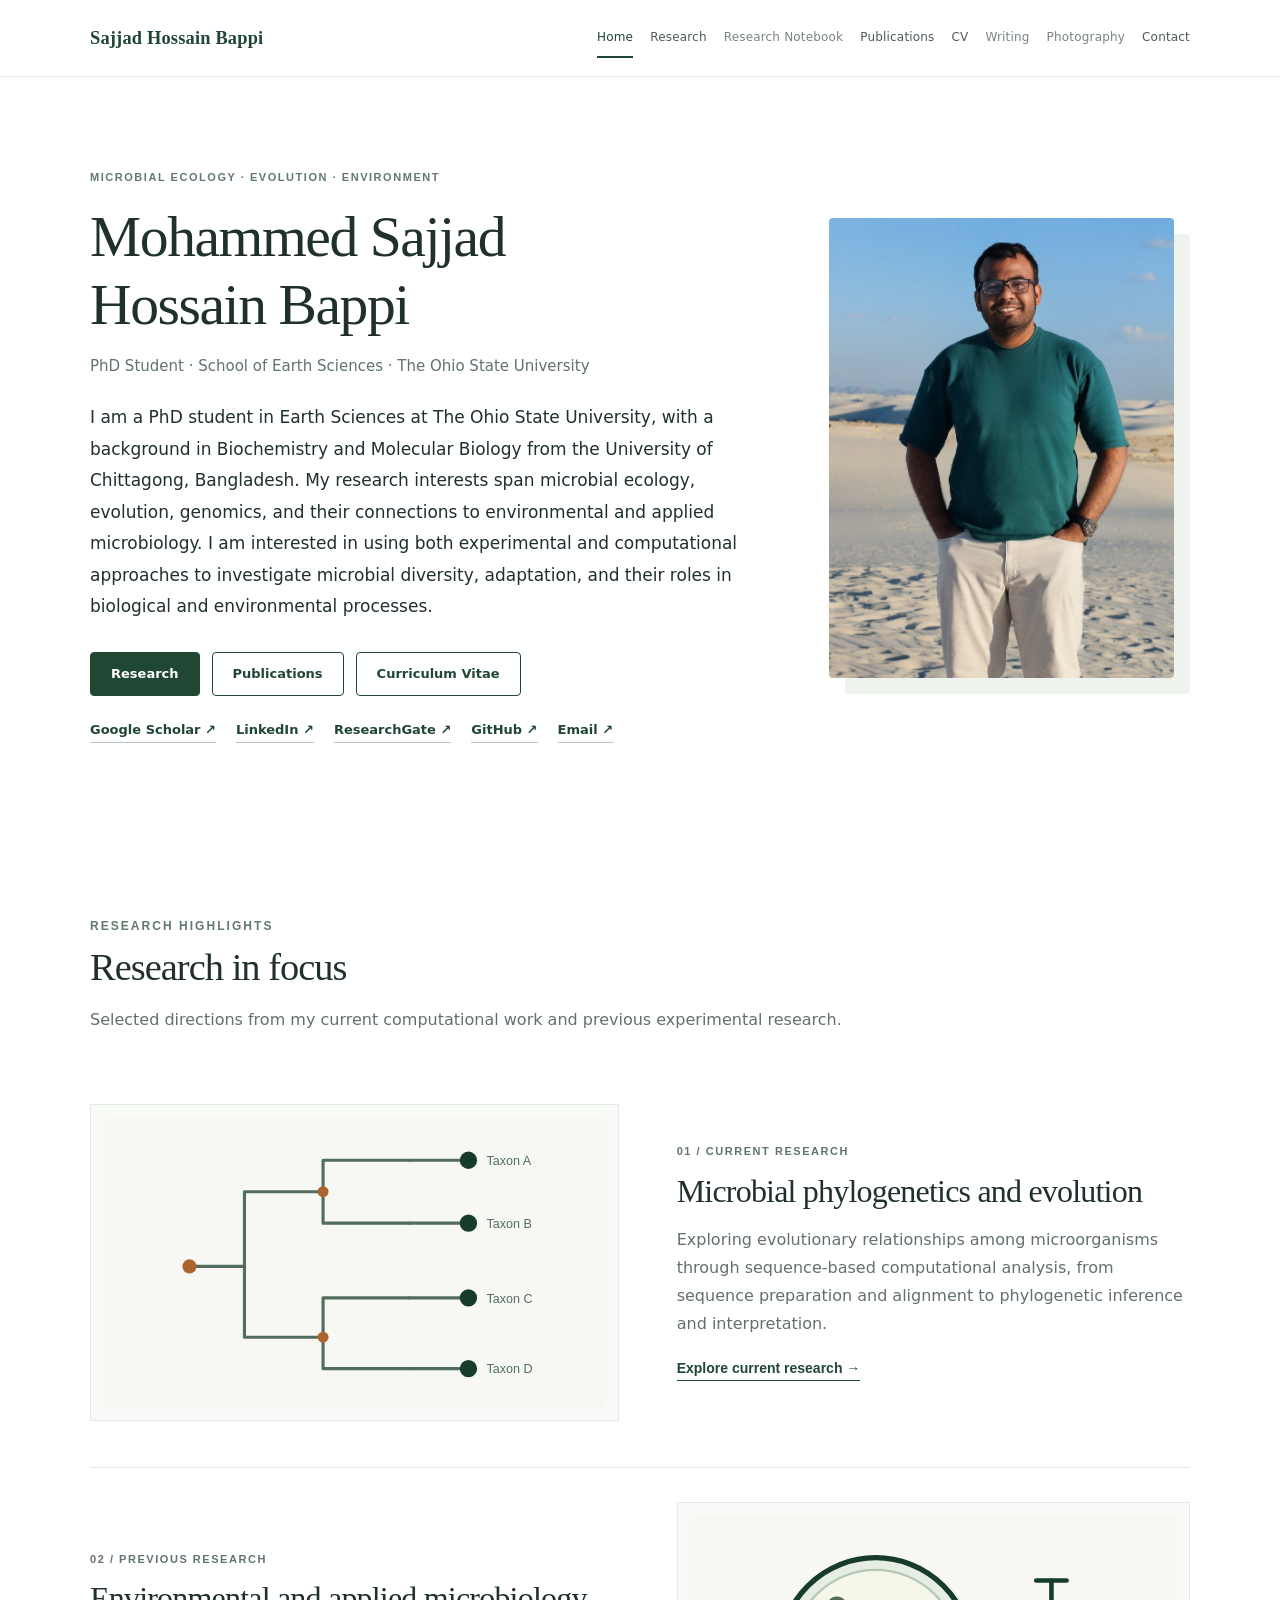
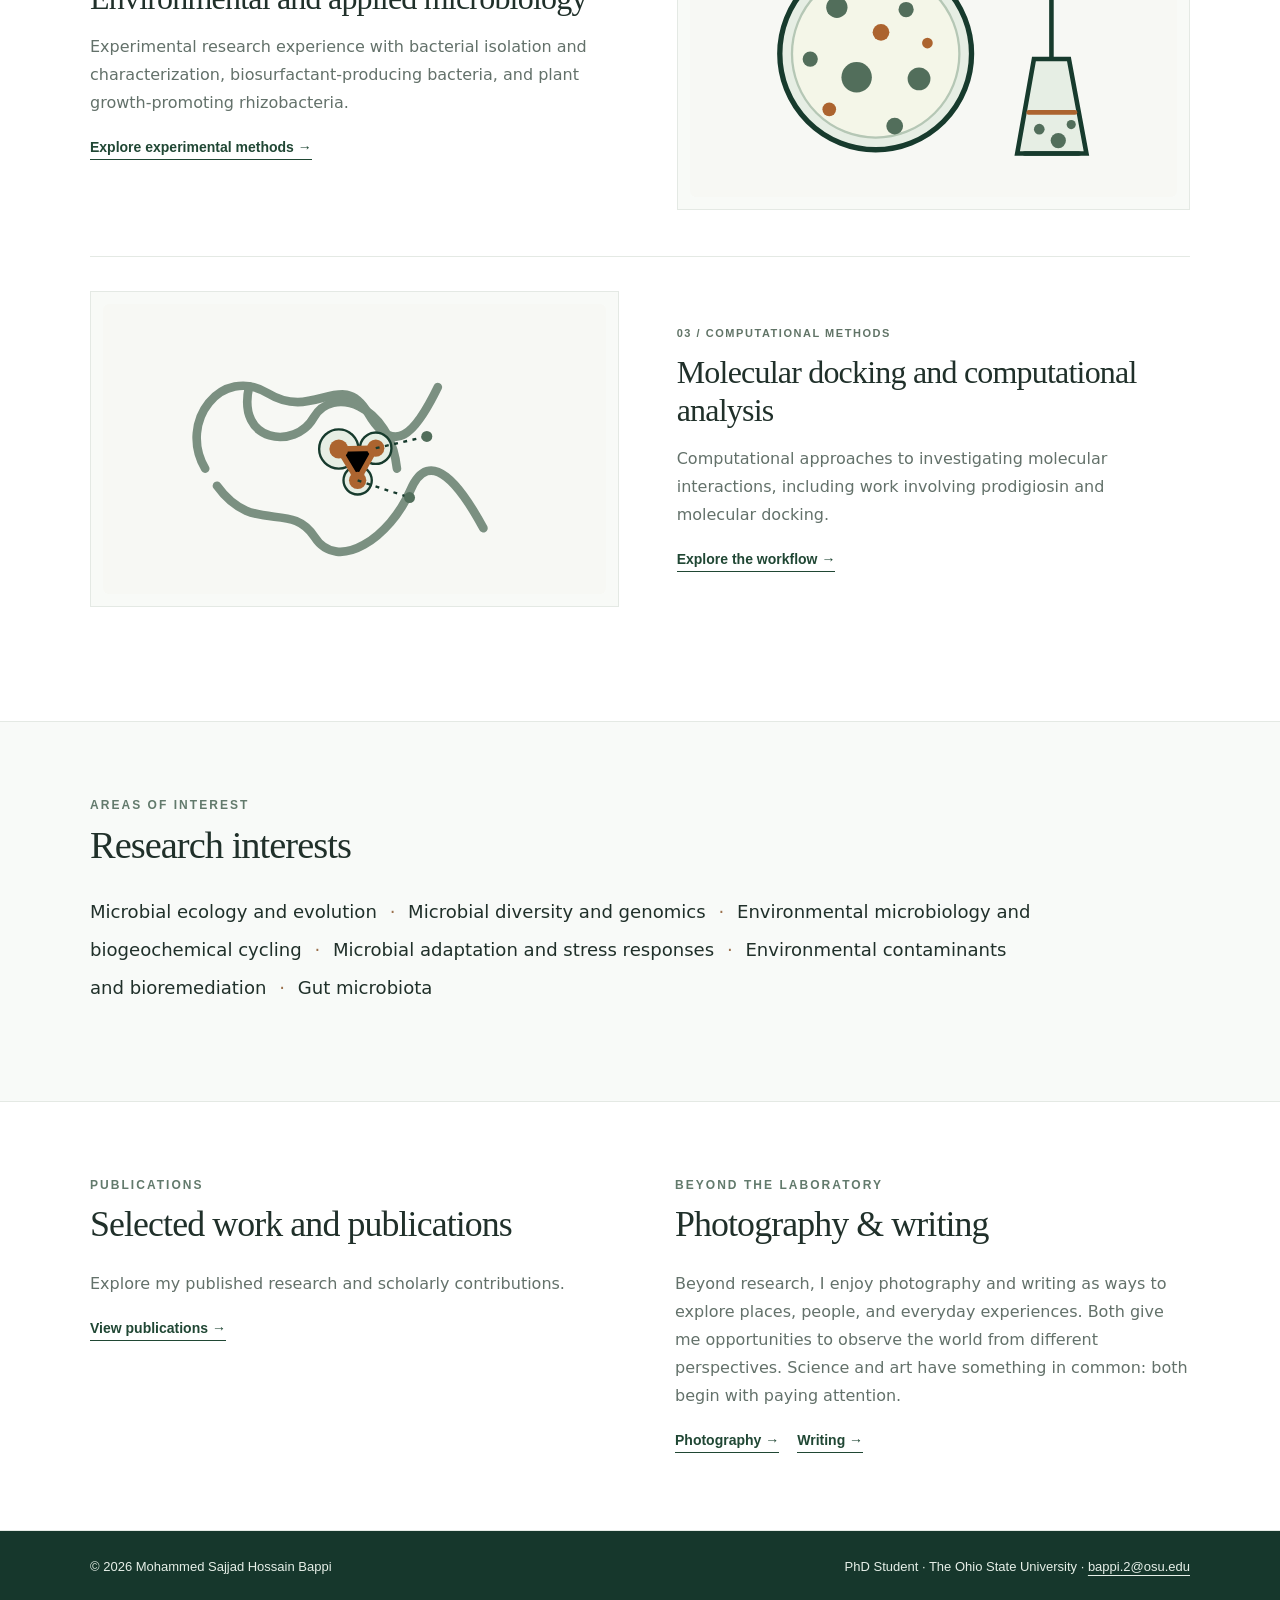
==== commit 31daf1d8: "Add files via upload" ====
--- a/index.html
+++ b/index.html
@@ -1,6 +1,6 @@
 <!DOCTYPE html>
 
-<html lang="en"><head><meta charset="utf-8"/><meta content="width=device-width,initial-scale=1" name="viewport"/><meta content="Mohammed Sajjad Hossain Bappi — PhD student at The Ohio State University. Microbial ecology, evolution and environmental microbiology." name="description"/><title>Home | Mohammed Sajjad Hossain Bappi</title><link href="assets/style.css" rel="stylesheet"/></head><body><header class="top"><div class="wrap bar"><a class="brand" href="index.html">Sajjad Hossain Bappi</a><nav aria-label="Main navigation" class="nav nav-refined"><a aria-current="page" href="index.html">Home</a><a href="research.html">Research</a><a class="nav-secondary" href="notebook.html">Research Notebook</a><a href="publications.html">Publications</a><a href="cv.html">CV</a><a class="nav-secondary" href="writing.html">Writing</a><a class="nav-secondary" href="photography.html">Photography</a><a href="contact.html">Contact</a></nav></div></header><main><section class="hero hero-refined"><div><div class="kicker">MICROBIAL ECOLOGY · EVOLUTION · ENVIRONMENT</div><h1>Mohammed Sajjad<br/>Hossain Bappi</h1><p class="subtitle">PhD Student · School of Earth Sciences · The Ohio State University</p><p class="lead">I am a PhD student in Earth Sciences at The Ohio State University, with a background in Biochemistry and Molecular Biology from the University of Chittagong, Bangladesh. My research interests span microbial ecology, evolution, genomics, and their connections to environmental and applied microbiology. I am interested in using both experimental and computational approaches to investigate microbial diversity, adaptation, and their roles in biological and environmental processes.</p><div class="buttons"><a class="btn primary" href="research.html">Research</a><a class="btn secondary" href="publications.html">Publications</a><a class="btn secondary" href="cv.html">Curriculum Vitae</a></div><div aria-label="Academic and professional links" class="academic-links"><a href="https://scholar.google.com/scholar?q=Mohammed+Sajjad+Hossain+Bappi" rel="noopener noreferrer" target="_blank" title="Opens a profile search; replace with your exact profile URL when available">Google Scholar ↗</a><a href="https://www.linkedin.com/search/results/people/?keywords=Sajjad%20Hossain%20Bappi" rel="noopener noreferrer" target="_blank" title="Opens a profile search; replace with your exact profile URL when available">LinkedIn ↗</a><a href="https://www.researchgate.net/profile/Mohammed-Sajjad-Hossain-Bappi" rel="noopener noreferrer" target="_blank">ResearchGate ↗</a><a href="https://github.com/sajjadbappi" rel="noopener noreferrer" target="_blank">GitHub ↗</a><a href="mailto:bappi.2@osu.edu">Email ↗</a></div></div><div class="photo-area"><img alt="Mohammed Sajjad Hossain Bappi" class="portrait" src="assets/Mohammed Sajjad Hossain Bappi.jpg"/></div></section>
+<html lang="en"><head><meta charset="utf-8"/><meta content="width=device-width,initial-scale=1" name="viewport"/><meta content="Mohammed Sajjad Hossain Bappi — PhD student at The Ohio State University. Microbial ecology, evolution and environmental microbiology." name="description"/><title>Home | Mohammed Sajjad Hossain Bappi</title><link href="assets/style.css" rel="stylesheet"/></head><body><header class="top"><div class="wrap bar"><a class="brand" href="index.html">Sajjad Hossain Bappi</a><nav aria-label="Main navigation" class="nav nav-refined"><a aria-current="page" href="index.html">Home</a><a href="research.html">Research</a><a class="nav-secondary" href="notebook.html">Research Notebook</a><a href="publications.html">Publications</a><a href="cv.html">CV</a><a class="nav-secondary" href="writing.html">Writing</a><a class="nav-secondary" href="photography.html">Photography</a><a href="contact.html">Contact</a></nav></div></header><main><section class="wrap hero hero-refined"><div><div class="kicker">MICROBIAL ECOLOGY · EVOLUTION · ENVIRONMENT</div><h1>Mohammed Sajjad<br/>Hossain Bappi</h1><p class="subtitle">PhD Student · School of Earth Sciences · The Ohio State University</p><p class="lead">I am a PhD student in Earth Sciences at The Ohio State University, with a background in Biochemistry and Molecular Biology from the University of Chittagong, Bangladesh. My research interests span microbial ecology, evolution, genomics, and their connections to environmental and applied microbiology. I am interested in using both experimental and computational approaches to investigate microbial diversity, adaptation, and their roles in biological and environmental processes.</p><div class="buttons"><a class="btn primary" href="research.html">Research</a><a class="btn secondary" href="publications.html">Publications</a><a class="btn secondary" href="cv.html">Curriculum Vitae</a></div><div aria-label="Academic and professional links" class="academic-links"><a href="https://scholar.google.com/scholar?q=Mohammed+Sajjad+Hossain+Bappi" rel="noopener noreferrer" target="_blank" title="Opens a profile search; replace with your exact profile URL when available">Google Scholar ↗</a><a href="https://www.linkedin.com/search/results/people/?keywords=Sajjad%20Hossain%20Bappi" rel="noopener noreferrer" target="_blank" title="Opens a profile search; replace with your exact profile URL when available">LinkedIn ↗</a><a href="https://www.researchgate.net/profile/Mohammed-Sajjad-Hossain-Bappi" rel="noopener noreferrer" target="_blank">ResearchGate ↗</a><a href="https://github.com/sajjadbappi" rel="noopener noreferrer" target="_blank">GitHub ↗</a><a href="mailto:bappi.2@osu.edu">Email ↗</a></div></div><div class="photo-area"><img alt="Mohammed Sajjad Hossain Bappi" class="portrait" src="assets/Mohammed Sajjad Hossain Bappi.jpg"/></div></section>
 <section class="wrap section project-section" id="projects">
 <div class="kicker">RESEARCH HIGHLIGHTS</div>
 <h2>Research in focus</h2>
--- a/assets/style.css
+++ b/assets/style.css
@@ -146,3 +146,35 @@
 .story-signature hr{width:100%;border:0;border-top:1px solid var(--line);margin:0 0 20px}
 .story-signature strong{font-weight:700}.story-signature em{font-style:italic}
 @media(max-width:650px){.writing-detail>summary{padding:21px 0}.writing-full{padding:0 0 34px}.writing-read{padding:8px 10px}.story-prose{font-size:16px}.story-photo{margin-bottom:25px}}
+
+
+/* Alignment correction — desktop and mobile, October 2026.
+   Kept at the end to override earlier overlapping homepage rules. */
+html,body{max-width:100%;overflow-x:clip}
+.wrap{width:min(1100px,calc(100% - 64px));margin-inline:auto}
+.hero-refined{
+  width:min(1100px,calc(100% - 64px));
+  margin-inline:auto;
+  grid-template-columns:minmax(0,1.4fr) minmax(0,.75fr);
+  gap:clamp(28px,5vw,64px);
+}
+.hero-refined > *{min-width:0}
+.hero-refined h1{font-size:clamp(2.5rem,4.5vw,4.25rem);overflow-wrap:break-word}
+.hero-refined .lead{max-width:650px}
+.hero-refined .buttons{gap:12px}
+.hero-refined .btn{max-width:100%;text-align:center}
+@media(max-width:850px){
+  .wrap,.hero-refined{width:calc(100% - 48px)}
+  .hero-refined{grid-template-columns:minmax(0,1fr);gap:32px}
+  .hero-refined h1{font-size:clamp(2.35rem,6vw,3.6rem)}
+}
+@media(max-width:640px){
+  .wrap,.hero-refined{width:calc(100% - 44px)}
+  .hero-refined{padding-top:48px;padding-bottom:60px}
+  .hero-refined h1{font-size:clamp(2.1rem,8.5vw,3rem);line-height:1.16}
+  .hero-refined .subtitle{font-size:14px;line-height:1.65}
+  .hero-refined .lead{font-size:16px;line-height:1.75}
+  .hero-refined .buttons{gap:10px}
+  .hero-refined .btn{padding:10px 15px}
+  .nav{column-gap:16px;row-gap:5px}
+}
